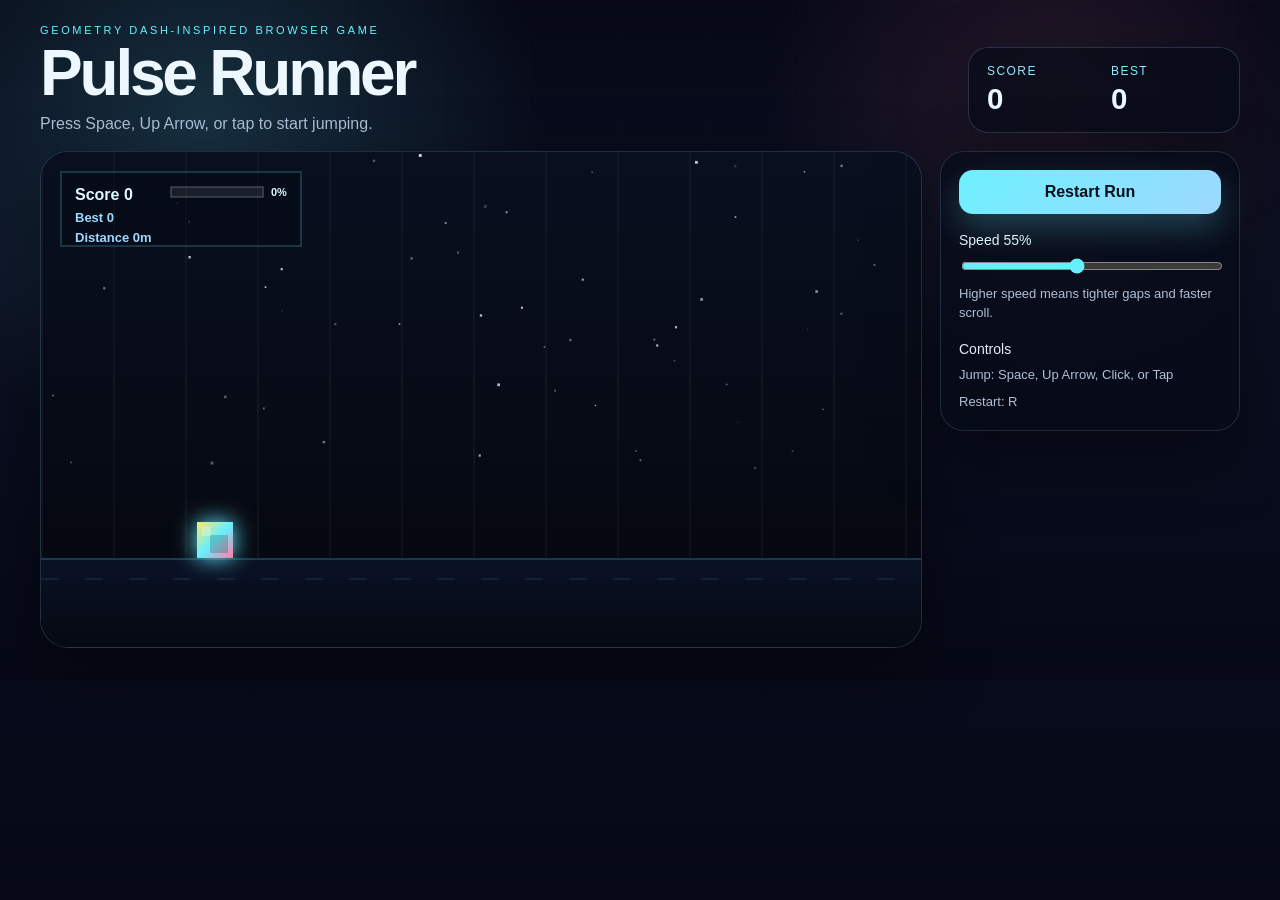
==== dash-runner/index.html @ 2873bacb "Made two games-Tic-Tac-Toe and a Geometry Dash-Inspired game." ====
<!DOCTYPE html>
<html lang="en">
<head>
  <meta charset="UTF-8" />
  <meta name="viewport" content="width=device-width, initial-scale=1.0" />
  <title>Pulse Runner</title>
  <link rel="stylesheet" href="style.css" />
</head>
<body>
  <div class="page">
    <header class="topbar">
      <div class="title-block">
        <p class="eyebrow">Geometry Dash-inspired browser game</p>
        <h1>Pulse Runner</h1>
        <p id="status">Press Space, Up Arrow, or tap to start jumping.</p>
      </div>

      <div class="score-card" aria-label="Scoreboard">
        <div>
          <span>Score</span>
          <strong id="score">0</strong>
        </div>
        <div>
          <span>Best</span>
          <strong id="best-score">0</strong>
        </div>
      </div>
    </header>

    <main class="layout">
      <section class="stage">
        <canvas id="game" width="960" height="540" aria-label="Pulse Runner game canvas"></canvas>
        <div class="overlay" id="overlay" hidden>
          <div class="overlay-card">
            <p class="overlay-tag">Run ended</p>
            <h2>Crash detected</h2>
            <p id="final-message">You hit an obstacle.</p>
            <button id="restart" type="button">Run Again</button>
          </div>
        </div>
      </section>

      <aside class="panel">
        <button id="restart-secondary" type="button">Restart Run</button>

        <div class="control-group">
          <label for="difficulty">Speed <span id="difficulty-value">55</span>%</label>
          <input id="difficulty" type="range" min="20" max="100" value="55" />
          <p>Higher speed means tighter gaps and faster scroll.</p>
        </div>

        <div class="control-group">
          <div class="hint-title">Controls</div>
          <p>Jump: Space, Up Arrow, Click, or Tap</p>
          <p>Restart: R</p>
        </div>
      </aside>
    </main>
  </div>

  <script src="game.js"></script>
</body>
</html>
---- dash-runner/style.css ----
* {
  box-sizing: border-box;
}

:root {
  color-scheme: dark;
  --bg-0: #060816;
  --bg-1: #0b1022;
  --bg-2: #101b33;
  --panel: rgba(8, 12, 24, 0.74);
  --panel-border: rgba(150, 219, 255, 0.18);
  --text: #ecf7ff;
  --muted: #aebfd8;
  --accent: #66f0ff;
  --accent-2: #ff7ca8;
  --shadow: 0 24px 70px rgba(0, 0, 0, 0.42);
}

html,
body {
  margin: 0;
  min-height: 100%;
  background:
    radial-gradient(circle at 16% 18%, rgba(102, 240, 255, 0.16), transparent 28%),
    radial-gradient(circle at 82% 14%, rgba(255, 124, 168, 0.12), transparent 24%),
    linear-gradient(180deg, var(--bg-0), var(--bg-1) 42%, var(--bg-0));
  color: var(--text);
  font-family: "Bahnschrift", "Segoe UI", "Arial Narrow", sans-serif;
}

body::before {
  content: "";
  position: fixed;
  inset: 0;
  pointer-events: none;
  background-image:
    linear-gradient(rgba(255, 255, 255, 0.025) 1px, transparent 1px),
    linear-gradient(90deg, rgba(255, 255, 255, 0.025) 1px, transparent 1px);
  background-size: 88px 88px;
  mask-image: linear-gradient(180deg, rgba(0, 0, 0, 0.55), transparent 90%);
}

.page {
  width: min(1200px, calc(100vw - 32px));
  margin: 0 auto;
  padding: 24px 0 32px;
}

.topbar {
  display: flex;
  justify-content: space-between;
  align-items: end;
  gap: 20px;
  margin-bottom: 18px;
}

.eyebrow {
  margin: 0 0 8px;
  color: var(--accent);
  text-transform: uppercase;
  letter-spacing: 0.24em;
  font-size: 11px;
}

.title-block h1 {
  margin: 0;
  font-size: clamp(2.5rem, 5vw, 4.9rem);
  line-height: 0.92;
  letter-spacing: -0.05em;
}

#status {
  margin: 12px 0 0;
  max-width: 48ch;
  color: var(--muted);
}

.score-card {
  display: grid;
  grid-template-columns: repeat(2, minmax(110px, 1fr));
  gap: 14px;
  padding: 16px 18px;
  border: 1px solid var(--panel-border);
  border-radius: 20px;
  background: var(--panel);
  backdrop-filter: blur(14px);
  box-shadow: var(--shadow);
}

.score-card span {
  display: block;
  color: #8feaff;
  text-transform: uppercase;
  letter-spacing: 0.12em;
  font-size: 12px;
}

.score-card strong {
  display: block;
  margin-top: 4px;
  font-size: clamp(1.6rem, 2.3vw, 2.4rem);
}

.layout {
  display: grid;
  grid-template-columns: minmax(0, 1fr) 300px;
  gap: 18px;
  align-items: start;
}

.stage {
  position: relative;
  overflow: hidden;
  border-radius: 28px;
  border: 1px solid rgba(150, 219, 255, 0.18);
  background:
    linear-gradient(180deg, rgba(13, 18, 36, 0.95), rgba(5, 8, 18, 0.98)),
    #070b15;
  box-shadow: var(--shadow);
}

canvas {
  display: block;
  width: 100%;
  height: auto;
  aspect-ratio: 16 / 9;
}

.overlay {
  position: absolute;
  inset: 0;
  display: grid;
  place-items: center;
  background: rgba(4, 8, 16, 0.72);
  backdrop-filter: blur(10px);
}

.overlay[hidden] {
  display: none !important;
}

.overlay-card {
  width: min(360px, calc(100vw - 64px));
  padding: 24px;
  border-radius: 24px;
  border: 1px solid rgba(150, 219, 255, 0.18);
  background: rgba(10, 14, 28, 0.88);
  text-align: center;
  box-shadow: var(--shadow);
}

.overlay-tag {
  margin: 0 0 8px;
  color: var(--accent);
  text-transform: uppercase;
  letter-spacing: 0.24em;
  font-size: 11px;
}

.overlay-card h2 {
  margin: 0;
  font-size: 2rem;
}

.overlay-card p {
  margin: 10px 0 0;
  color: var(--muted);
}

.panel {
  display: flex;
  flex-direction: column;
  gap: 16px;
  padding: 18px;
  border-radius: 24px;
  border: 1px solid rgba(150, 219, 255, 0.16);
  background: var(--panel);
  backdrop-filter: blur(14px);
  box-shadow: var(--shadow);
}

button {
  border: 0;
  border-radius: 14px;
  padding: 13px 16px;
  font: inherit;
  font-weight: 700;
  cursor: pointer;
  color: #07111b;
  background: linear-gradient(135deg, #6df0ff, #9ed8ff);
  box-shadow: 0 14px 32px rgba(102, 240, 255, 0.24);
  transition: transform 140ms ease, filter 140ms ease;
}

button:hover {
  transform: translateY(-1px);
  filter: brightness(1.02);
}

button:active {
  transform: translateY(1px);
}

.control-group {
  display: grid;
  gap: 8px;
  padding-top: 2px;
}

.control-group label,
.hint-title {
  font-size: 14px;
  color: #dfeeff;
}

.control-group p {
  margin: 0;
  color: var(--muted);
  font-size: 13px;
  line-height: 1.5;
}

input[type="range"] {
  width: 100%;
  accent-color: var(--accent);
}

@media (max-width: 860px) {
  .page {
    width: min(100vw - 20px, 1200px);
    padding-top: 12px;
  }

  .topbar {
    flex-direction: column;
    align-items: start;
  }

  .layout {
    grid-template-columns: 1fr;
  }
}
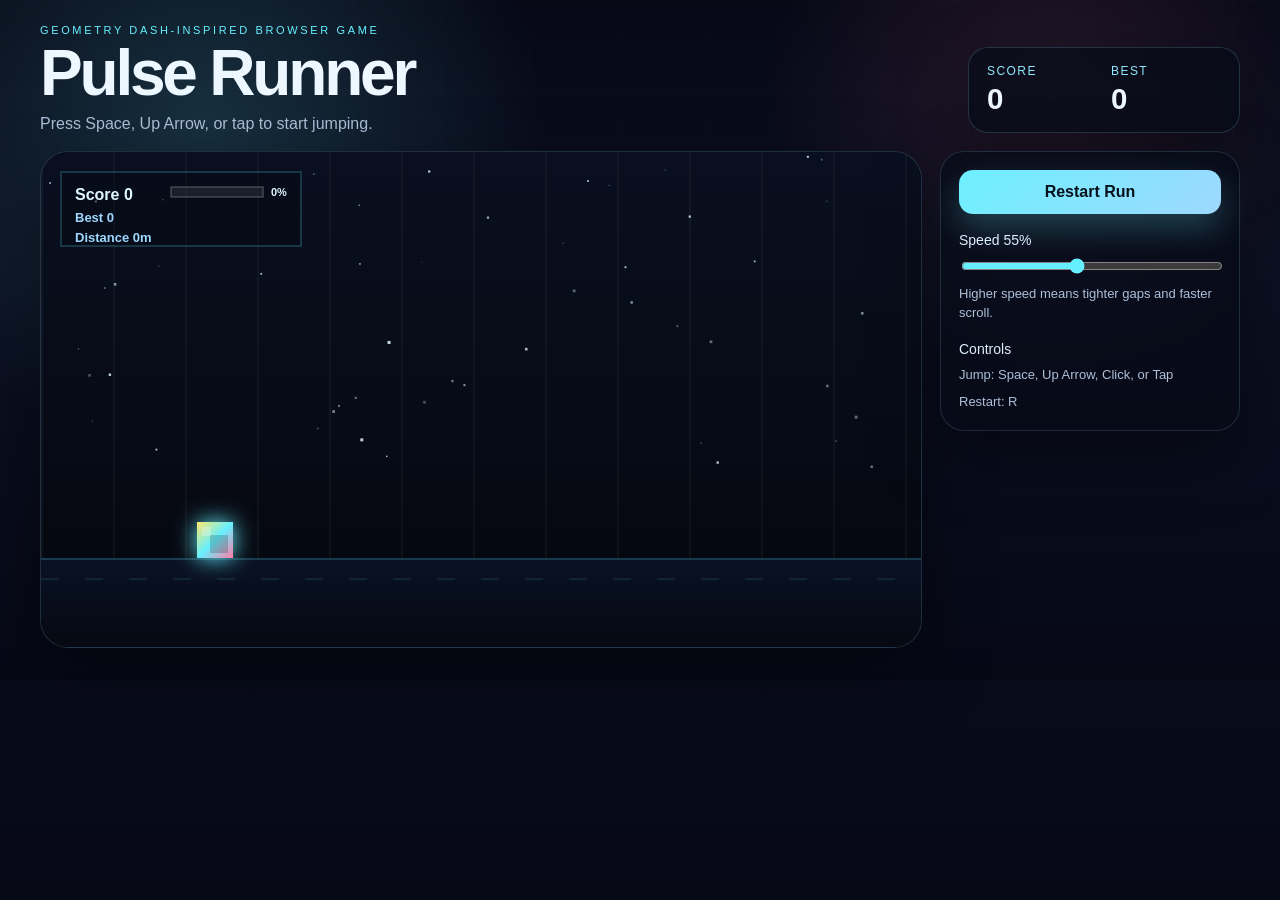
==== commit 345ca2fb: "wrote something random" ====
--- a/dash-runner/index.html
+++ b/dash-runner/index.html
@@ -1,10 +1,10 @@
 <!DOCTYPE html>
-<html lang="en">
-<head>
-  <meta charset="UTF-8" />
-  <meta name="viewport" content="width=device-width, initial-scale=1.0" />
+<!-- saved from url=(0088)file:///C:/Users/Owner/OneDrive/Documents/GitHub/desktop-tutorial/dash-runner/index.html -->
+<html lang="en-us"><head><meta http-equiv="Content-Type" content="text/html; charset=UTF-8">
+  
+  <meta name="viewport" content="width=device-width, initial-scale=1.0">
   <title>Pulse Runner</title>
-  <link rel="stylesheet" href="style.css" />
+  <link rel="stylesheet" href="./index_files/style.css">
 </head>
 <body>
   <div class="page">
@@ -29,8 +29,8 @@
 
     <main class="layout">
       <section class="stage">
-        <canvas id="game" width="960" height="540" aria-label="Pulse Runner game canvas"></canvas>
-        <div class="overlay" id="overlay" hidden>
+        <canvas id="game" width="880" height="495" aria-label="Pulse Runner game canvas" style="width: 880px; height: 495px;"></canvas>
+        <div class="overlay" id="overlay" hidden="">
           <div class="overlay-card">
             <p class="overlay-tag">Run ended</p>
             <h2>Crash detected</h2>
@@ -45,7 +45,7 @@
 
         <div class="control-group">
           <label for="difficulty">Speed <span id="difficulty-value">55</span>%</label>
-          <input id="difficulty" type="range" min="20" max="100" value="55" />
+          <input id="difficulty" type="range" min="20" max="100" value="55">
           <p>Higher speed means tighter gaps and faster scroll.</p>
         </div>
 
@@ -58,6 +58,6 @@
     </main>
   </div>
 
-  <script src="game.js"></script>
-</body>
-</html>+  <script src="./index_files/game.js"></script>
+
+</body></html>
--- a/dash-runner/index_files/style.css
+++ b/dash-runner/index_files/style.css
@@ -0,0 +1,242 @@
+* {
+  box-sizing: border-box;
+}
+
+:root {
+  color-scheme: dark;
+  --bg-0: #060816;
+  --bg-1: #0b1022;
+  --bg-2: #101b33;
+  --panel: rgba(8, 12, 24, 0.74);
+  --panel-border: rgba(150, 219, 255, 0.18);
+  --text: #ecf7ff;
+  --muted: #aebfd8;
+  --accent: #66f0ff;
+  --accent-2: #ff7ca8;
+  --shadow: 0 24px 70px rgba(0, 0, 0, 0.42);
+}
+
+html,
+body {
+  margin: 0;
+  min-height: 100%;
+  background:
+    radial-gradient(circle at 16% 18%, rgba(102, 240, 255, 0.16), transparent 28%),
+    radial-gradient(circle at 82% 14%, rgba(255, 124, 168, 0.12), transparent 24%),
+    linear-gradient(180deg, var(--bg-0), var(--bg-1) 42%, var(--bg-0));
+  color: var(--text);
+  font-family: "Bahnschrift", "Segoe UI", "Arial Narrow", sans-serif;
+}
+
+body::before {
+  content: "";
+  position: fixed;
+  inset: 0;
+  pointer-events: none;
+  background-image:
+    linear-gradient(rgba(255, 255, 255, 0.025) 1px, transparent 1px),
+    linear-gradient(90deg, rgba(255, 255, 255, 0.025) 1px, transparent 1px);
+  background-size: 88px 88px;
+  mask-image: linear-gradient(180deg, rgba(0, 0, 0, 0.55), transparent 90%);
+}
+
+.page {
+  width: min(1200px, calc(100vw - 32px));
+  margin: 0 auto;
+  padding: 24px 0 32px;
+}
+
+.topbar {
+  display: flex;
+  justify-content: space-between;
+  align-items: end;
+  gap: 20px;
+  margin-bottom: 18px;
+}
+
+.eyebrow {
+  margin: 0 0 8px;
+  color: var(--accent);
+  text-transform: uppercase;
+  letter-spacing: 0.24em;
+  font-size: 11px;
+}
+
+.title-block h1 {
+  margin: 0;
+  font-size: clamp(2.5rem, 5vw, 4.9rem);
+  line-height: 0.92;
+  letter-spacing: -0.05em;
+}
+
+#status {
+  margin: 12px 0 0;
+  max-width: 48ch;
+  color: var(--muted);
+}
+
+.score-card {
+  display: grid;
+  grid-template-columns: repeat(2, minmax(110px, 1fr));
+  gap: 14px;
+  padding: 16px 18px;
+  border: 1px solid var(--panel-border);
+  border-radius: 20px;
+  background: var(--panel);
+  backdrop-filter: blur(14px);
+  box-shadow: var(--shadow);
+}
+
+.score-card span {
+  display: block;
+  color: #8feaff;
+  text-transform: uppercase;
+  letter-spacing: 0.12em;
+  font-size: 12px;
+}
+
+.score-card strong {
+  display: block;
+  margin-top: 4px;
+  font-size: clamp(1.6rem, 2.3vw, 2.4rem);
+}
+
+.layout {
+  display: grid;
+  grid-template-columns: minmax(0, 1fr) 300px;
+  gap: 18px;
+  align-items: start;
+}
+
+.stage {
+  position: relative;
+  overflow: hidden;
+  border-radius: 28px;
+  border: 1px solid rgba(150, 219, 255, 0.18);
+  background:
+    linear-gradient(180deg, rgba(13, 18, 36, 0.95), rgba(5, 8, 18, 0.98)),
+    #070b15;
+  box-shadow: var(--shadow);
+}
+
+canvas {
+  display: block;
+  width: 100%;
+  height: auto;
+  aspect-ratio: 16 / 9;
+}
+
+.overlay {
+  position: absolute;
+  inset: 0;
+  display: grid;
+  place-items: center;
+  background: rgba(4, 8, 16, 0.72);
+  backdrop-filter: blur(10px);
+}
+
+.overlay[hidden] {
+  display: none !important;
+}
+
+.overlay-card {
+  width: min(360px, calc(100vw - 64px));
+  padding: 24px;
+  border-radius: 24px;
+  border: 1px solid rgba(150, 219, 255, 0.18);
+  background: rgba(10, 14, 28, 0.88);
+  text-align: center;
+  box-shadow: var(--shadow);
+}
+
+.overlay-tag {
+  margin: 0 0 8px;
+  color: var(--accent);
+  text-transform: uppercase;
+  letter-spacing: 0.24em;
+  font-size: 11px;
+}
+
+.overlay-card h2 {
+  margin: 0;
+  font-size: 2rem;
+}
+
+.overlay-card p {
+  margin: 10px 0 0;
+  color: var(--muted);
+}
+
+.panel {
+  display: flex;
+  flex-direction: column;
+  gap: 16px;
+  padding: 18px;
+  border-radius: 24px;
+  border: 1px solid rgba(150, 219, 255, 0.16);
+  background: var(--panel);
+  backdrop-filter: blur(14px);
+  box-shadow: var(--shadow);
+}
+
+button {
+  border: 0;
+  border-radius: 14px;
+  padding: 13px 16px;
+  font: inherit;
+  font-weight: 700;
+  cursor: pointer;
+  color: #07111b;
+  background: linear-gradient(135deg, #6df0ff, #9ed8ff);
+  box-shadow: 0 14px 32px rgba(102, 240, 255, 0.24);
+  transition: transform 140ms ease, filter 140ms ease;
+}
+
+button:hover {
+  transform: translateY(-1px);
+  filter: brightness(1.02);
+}
+
+button:active {
+  transform: translateY(1px);
+}
+
+.control-group {
+  display: grid;
+  gap: 8px;
+  padding-top: 2px;
+}
+
+.control-group label,
+.hint-title {
+  font-size: 14px;
+  color: #dfeeff;
+}
+
+.control-group p {
+  margin: 0;
+  color: var(--muted);
+  font-size: 13px;
+  line-height: 1.5;
+}
+
+input[type="range"] {
+  width: 100%;
+  accent-color: var(--accent);
+}
+
+@media (max-width: 860px) {
+  .page {
+    width: min(100vw - 20px, 1200px);
+    padding-top: 12px;
+  }
+
+  .topbar {
+    flex-direction: column;
+    align-items: start;
+  }
+
+  .layout {
+    grid-template-columns: 1fr;
+  }
+}
